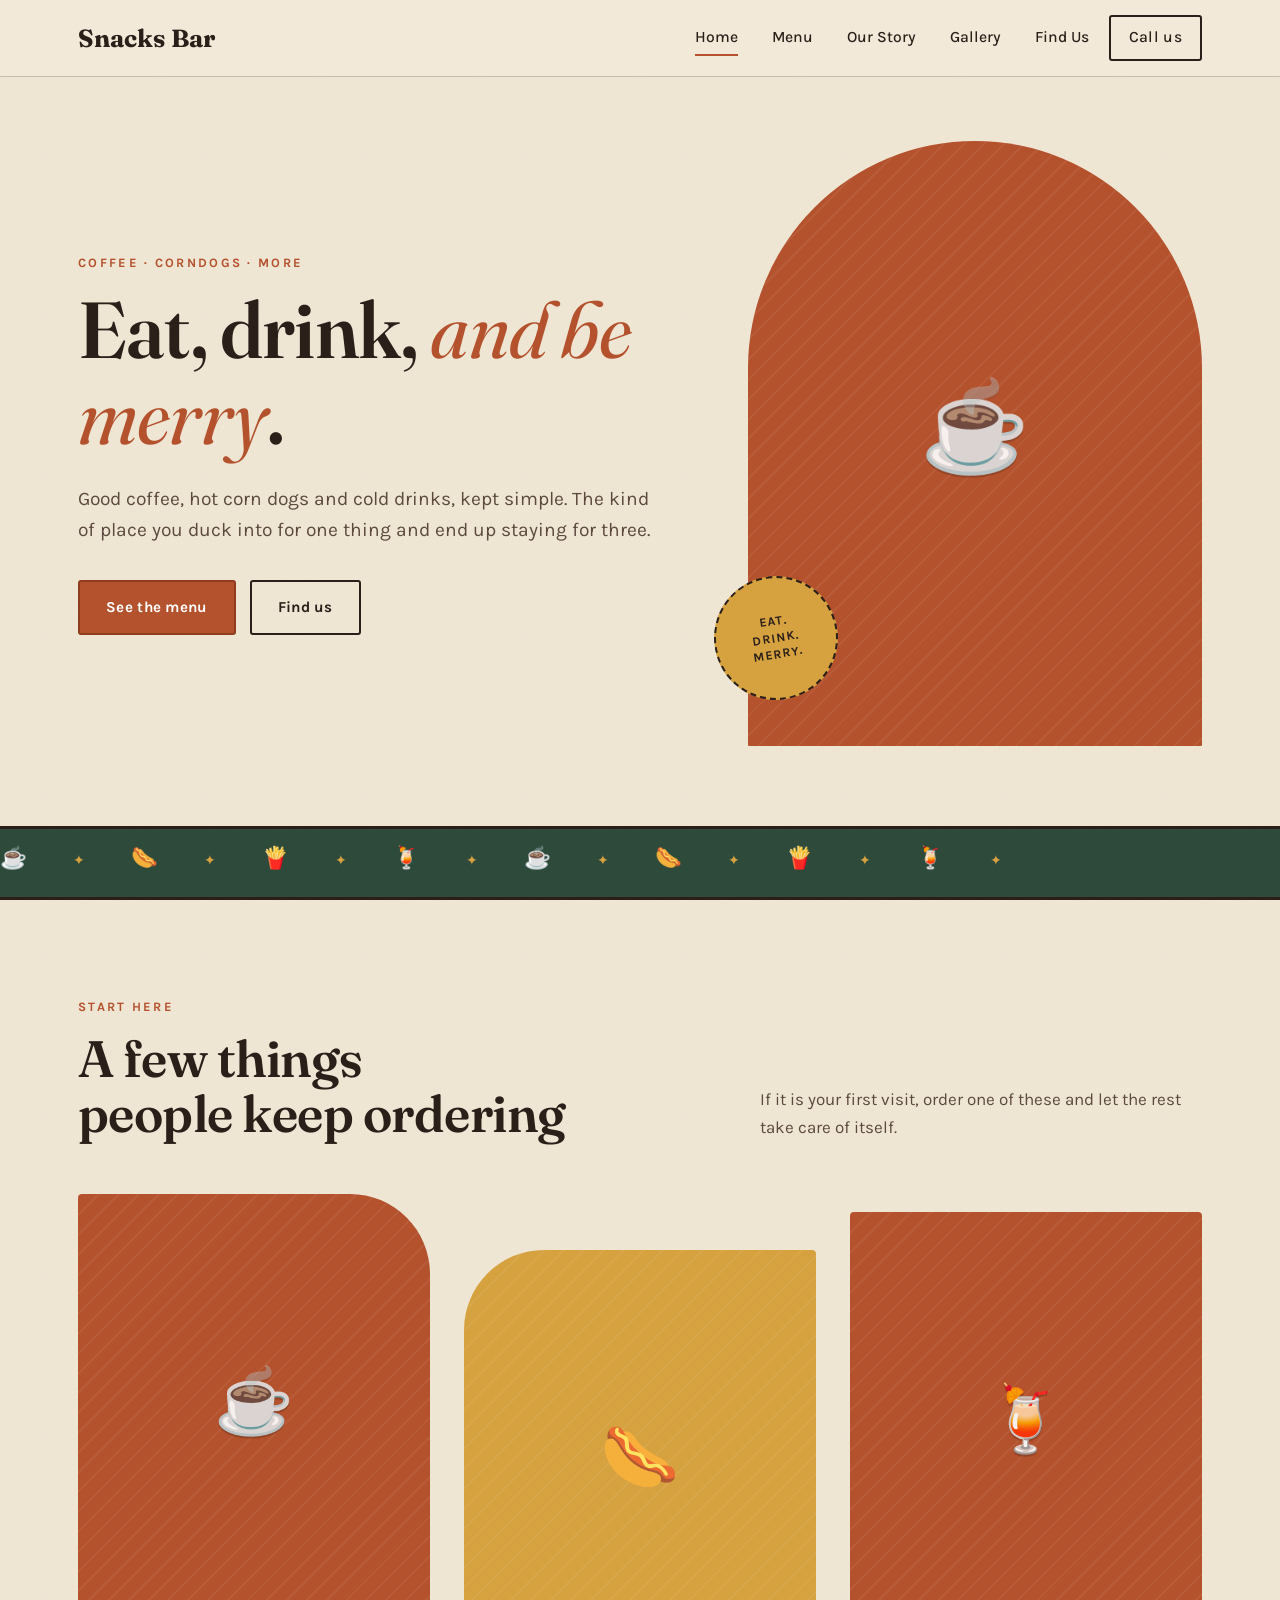
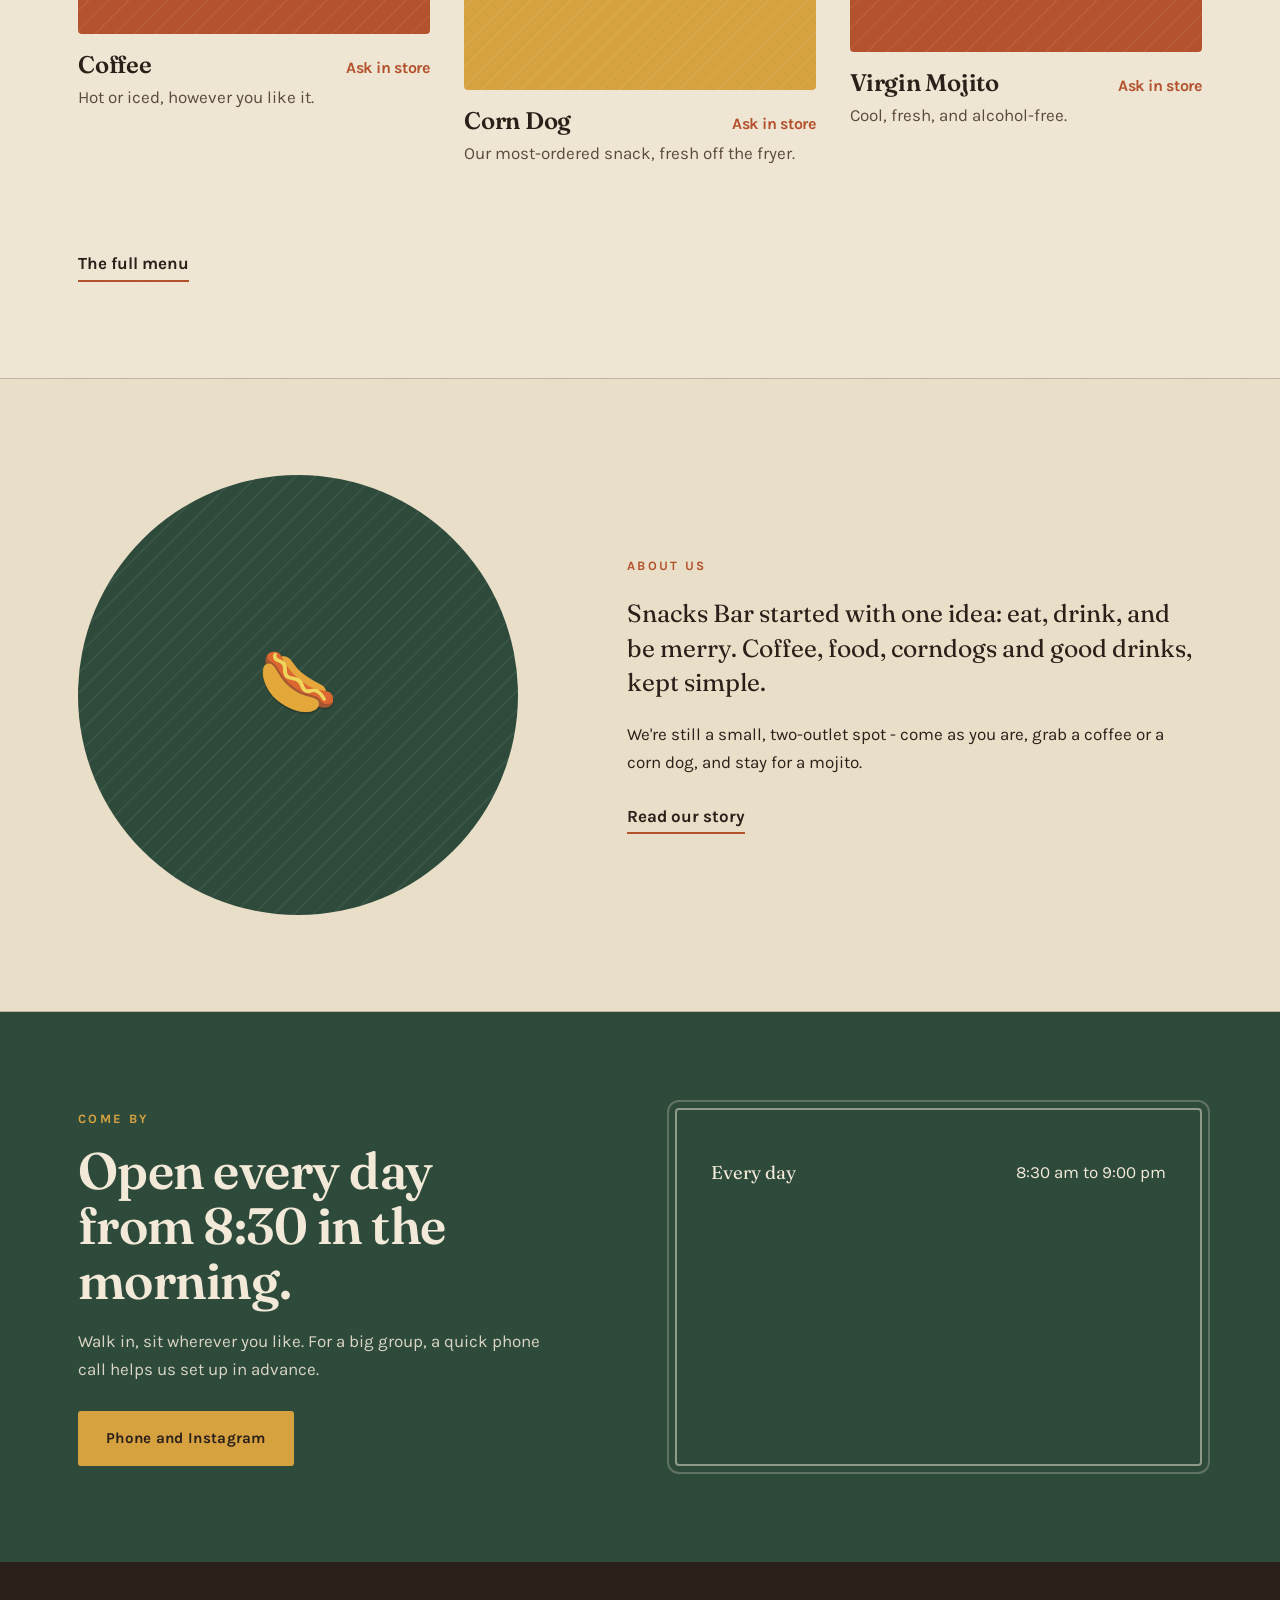
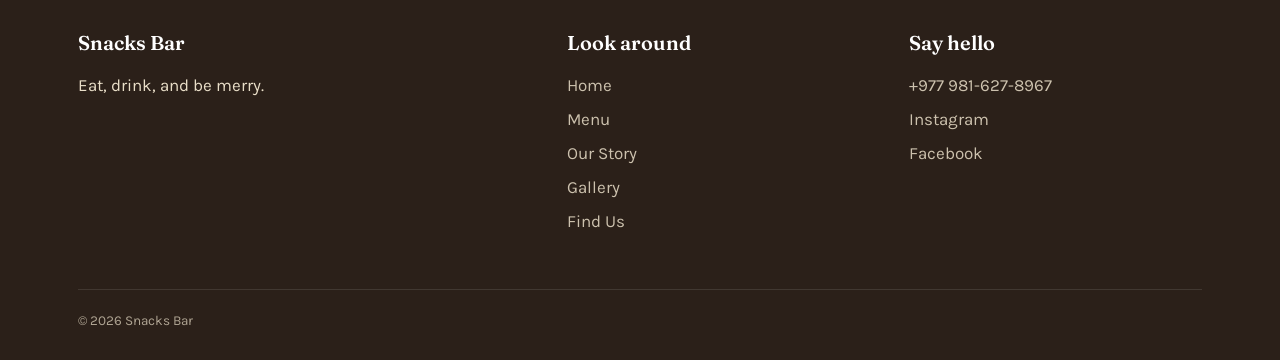
==== index.html @ d89cacc2 "message" ====
<!DOCTYPE html>
<html lang="en">
<head>
<meta charset="utf-8">
<meta name="viewport" content="width=device-width, initial-scale=1">
<title>Snacks Bar | Coffee, corndogs and more</title>
<meta name="description" content="Coffee, food, corndogs and drinks at Snacks Bar - eat, drink, and be merry.">
<link rel="stylesheet" href="assets/style.css">
</head>
<body data-page="home">
<div id="site-head"></div>
<section class="hero">
  <div class="wrap">
    <div>
      <span class="eyebrow">Coffee &middot; Corndogs &middot; More</span>
      <h1>Eat, drink, <em>and be merry</em>.</h1>
      <p class="lead">Good coffee, hot corn dogs and cold drinks, kept simple. The kind of place you duck into for one thing and end up staying for three.</p>
      <div class="cta">
        <a class="btn solid" href="menu.html">See the menu</a>
        <a class="btn" href="contact.html">Find us</a>
      </div>
    </div>
    <div class="hero-art">
      <div class="tile tone-terra arch"><span class="g">☕</span></div>
      <div class="stamp">Eat.<br>Drink.<br>Merry.</div>
    </div>
  </div>
</section>

<div class="strip" id="strip" aria-hidden="true"></div>

<section class="block">
  <div class="wrap">
    <div class="sec-head">
      <div><span class="eyebrow">Start here</span><h2>A few things<br>people keep ordering</h2></div>
      <p>If it is your first visit, order one of these and let the rest take care of itself.</p>
    </div>
    <div class="picks" id="picks"></div>
    <p style="margin-top:56px"><a class="link-arrow" href="menu.html">The full menu</a></p>
  </div>
</section>

<section class="block story">
  <div class="wrap">
    <div class="tile tone-green"><span class="g">🌭</span></div>
    <div>
      <span class="eyebrow">About us</span>
      <p class="big">Snacks Bar started with one idea: eat, drink, and be merry. Coffee, food, corndogs and good drinks, kept simple.</p>
      <p>We're still a small, two-outlet spot - come as you are, grab a coffee or a corn dog, and stay for a mojito.</p>
      <a class="link-arrow" href="about.html">Read our story</a>
    </div>
  </div>
</section>

<section class="block visit">
  <div class="wrap">
    <div>
      <span class="eyebrow">Come by</span>
      <h2>Open every day<br>from 8:30 in the morning.</h2>
      <p>Walk in, sit wherever you like. For a big group, a quick phone call helps us set up in advance.</p>
      <a class="btn solid" href="contact.html">Phone and Instagram</a>
    </div>
    <div class="board"><dl data-hours></dl></div>
  </div>
</section>
<div id="site-foot"></div>
<script src="assets/data.js"></script>
<script src="assets/site.js"></script>
</body>
</html>
---- assets/style.css ----
@import url('https://fonts.googleapis.com/css2?family=Fraunces:ital,opsz,wght@0,9..144,400;0,9..144,600;0,9..144,700;1,9..144,400&family=Karla:wght@400;500;700&family=Noto+Serif+Devanagari:wght@500;700&display=swap');

:root {
  --paper: #f2e9d8;
  --paper-2: #e9dec8;
  --ink: #2b2019;
  --ink-soft: #5b4a3d;
  --terra: #b4522d;
  --terra-dk: #8f3d1e;
  --green: #2e4a3b;
  --green-dk: #213629;
  --mustard: #d6a240;
  --line: rgba(43, 32, 25, .22);
  --serif: 'Fraunces', Georgia, serif;
  --sans: 'Karla', system-ui, sans-serif;
  --deva: 'Noto Serif Devanagari', serif;
  --wrap: 1180px;
}

* { box-sizing: border-box; margin: 0; padding: 0; }
html { scroll-behavior: smooth; }
body {
  font-family: var(--sans);
  font-size: 17px;
  line-height: 1.65;
  color: var(--ink);
  background-color: var(--paper);
  background-image: url("data:image/svg+xml;utf8,<svg xmlns='http://www.w3.org/2000/svg' width='160' height='160'><filter id='n'><feTurbulence type='fractalNoise' baseFrequency='.8' numOctaves='2' stitchTiles='stitch'/><feColorMatrix values='0 0 0 0 .3  0 0 0 0 .2  0 0 0 0 .1  0 0 0 .07 0'/></filter><rect width='100%' height='100%' filter='url(%23n)'/></svg>");
}
img { max-width: 100%; display: block; }
a { color: inherit; }
.wrap { max-width: var(--wrap); margin: 0 auto; padding: 0 28px; }

h1, h2, h3 { font-family: var(--serif); font-weight: 600; line-height: 1.08; letter-spacing: -.01em; }
h1 { font-size: clamp(2.8rem, 6.2vw, 5.4rem); }
h2 { font-size: clamp(2rem, 4vw, 3.2rem); }
h3 { font-size: 1.5rem; }
em { font-style: italic; font-weight: 400; }
.eyebrow { font-size: .8rem; letter-spacing: .18em; text-transform: uppercase; font-weight: 700; color: var(--terra); margin-bottom: 14px; display: block; }
.deva { font-family: var(--deva); }

/* ---------- header ---------- */
.site-head { position: sticky; top: 0; z-index: 50; background: var(--paper); border-bottom: 1px solid var(--line); }
.site-head .wrap { display: flex; align-items: center; justify-content: space-between; height: 76px; }
.brand { text-decoration: none; display: flex; align-items: baseline; gap: 10px; }
.brand b { font-family: var(--serif); font-size: 1.55rem; font-weight: 700; }
.brand span { font-family: var(--deva); font-size: .95rem; color: var(--terra); }
.nav { display: flex; gap: 6px; align-items: center; }
.nav a { text-decoration: none; padding: 8px 14px; font-weight: 500; font-size: .98rem; position: relative; }
.nav a:not(.btn)::after { content: ""; position: absolute; left: 14px; right: 14px; bottom: 3px; height: 2px; background: var(--terra); transform: scaleX(0); transform-origin: left; transition: transform .25s; }
.nav a:not(.btn):hover::after, .nav a.on::after { transform: scaleX(1); }
.burger { display: none; background: none; border: 1px solid var(--ink); border-radius: 4px; padding: 8px 12px; font: inherit; cursor: pointer; }

.btn { display: inline-block; text-decoration: none; padding: 13px 26px; border: 2px solid var(--ink); font-weight: 700; font-size: .95rem; letter-spacing: .02em; border-radius: 3px; transition: transform .15s, box-shadow .15s, background .15s; background: transparent; cursor: pointer; font-family: var(--sans); }
.btn:hover { transform: translate(-2px, -2px); box-shadow: 3px 3px 0 var(--ink); }
.btn.solid { background: var(--terra); border-color: var(--terra-dk); color: #fff; }
.btn.solid:hover { box-shadow: 3px 3px 0 var(--terra-dk); }
.btn.sm { padding: 8px 18px; }

/* ---------- placeholder art tiles ---------- */
.tile { position: relative; display: flex; align-items: center; justify-content: center; overflow: hidden; color: rgba(255,255,255,.92); }
.tile::before { content: ""; position: absolute; inset: 0; background: repeating-linear-gradient(135deg, rgba(255,255,255,.05) 0 2px, transparent 2px 14px); }
.tile .g { font-family: var(--deva); font-weight: 700; font-size: clamp(2rem, 5vw, 4rem); position: relative; text-align: center; line-height: 1.2; padding: 0 10px; text-shadow: 0 2px 0 rgba(0,0,0,.18); }
.tile img { position: absolute; inset: 0; width: 100%; height: 100%; object-fit: cover; }
.tone-terra { background: var(--terra); }
.tone-green { background: var(--green); }
.tone-mustard { background: var(--mustard); color: var(--ink); }
.tone-mustard .g { text-shadow: none; }
.tile .cap { position: absolute; left: 12px; bottom: 10px; font-size: .78rem; letter-spacing: .08em; text-transform: uppercase; font-weight: 700; opacity: .85; }

/* ---------- home hero ---------- */
.hero { padding: 64px 0 80px; }
.hero .wrap { display: grid; grid-template-columns: 1.15fr .85fr; gap: 56px; align-items: center; }
.hero h1 em { color: var(--terra); }
.hero p.lead { font-size: 1.2rem; max-width: 30em; margin: 24px 0 34px; color: var(--ink-soft); }
.hero .cta { display: flex; gap: 14px; flex-wrap: wrap; }
.hero-art { position: relative; }
.arch { border-radius: 999px 999px 6px 6px; aspect-ratio: 3/4; width: 100%; }
.arch .g { font-size: clamp(3rem, 7vw, 5.5rem); }
.stamp { position: absolute; left: -34px; bottom: 46px; width: 124px; height: 124px; border-radius: 50%; background: var(--mustard); color: var(--ink); display: flex; align-items: center; justify-content: center; text-align: center; font-weight: 700; font-size: .78rem; letter-spacing: .1em; text-transform: uppercase; line-height: 1.35; transform: rotate(-9deg); border: 2px dashed var(--ink); }

.strip { background: var(--green); color: var(--paper); overflow: hidden; border-block: 3px solid var(--ink); }
.strip div { display: flex; gap: 46px; padding: 16px 0; white-space: nowrap; width: max-content; animation: slide 38s linear infinite; font-family: var(--deva); font-size: 1.35rem; }
.strip span::after { content: "✦"; margin-left: 46px; color: var(--mustard); font-size: .9rem; }
@keyframes slide { to { transform: translateX(-50%); } }

/* ---------- home sections ---------- */
section.block { padding: 96px 0; }
.sec-head { display: flex; justify-content: space-between; align-items: end; gap: 30px; margin-bottom: 52px; flex-wrap: wrap; }
.sec-head p { max-width: 26em; color: var(--ink-soft); }

.picks { display: grid; grid-template-columns: repeat(3, 1fr); gap: 34px; align-items: start; }
.pick { text-decoration: none; display: block; }
.pick:nth-child(2) { margin-top: 56px; }
.pick:nth-child(3) { margin-top: 18px; }
.pick .tile { aspect-ratio: 4/5; border-radius: 4px; transition: transform .3s; }
.pick:nth-child(1) .tile { border-radius: 4px 80px 4px 4px; }
.pick:nth-child(2) .tile { border-radius: 80px 4px 4px 4px; }
.pick:hover .tile { transform: rotate(-1.2deg) scale(1.02); }
.pick h3 { margin-top: 18px; display: flex; justify-content: space-between; gap: 10px; align-items: baseline; }
.pick h3 small { font-family: var(--sans); font-size: 1rem; font-weight: 700; color: var(--terra); }
.pick p { color: var(--ink-soft); margin-top: 6px; }

.story { background: var(--paper-2); border-block: 1px solid var(--line); }
.story .wrap { display: grid; grid-template-columns: 1fr 1.2fr; gap: 70px; align-items: center; }
.story .tile { aspect-ratio: 1; border-radius: 50%; max-width: 440px; }
.story p { margin-top: 20px; max-width: 34em; }
.story p.big { font-family: var(--serif); font-size: 1.55rem; line-height: 1.4; font-weight: 400; }
.link-arrow { display: inline-block; margin-top: 26px; font-weight: 700; text-decoration: none; border-bottom: 2px solid var(--terra); padding-bottom: 2px; }
.link-arrow:hover { color: var(--terra); }

.visit { background: var(--green); color: var(--paper); }
.visit .wrap { display: grid; grid-template-columns: 1fr 1fr; gap: 70px; }
.visit .eyebrow { color: var(--mustard); }
.board { border: 2px solid rgba(242,233,216,.5); padding: 34px; border-radius: 4px; outline: 2px solid rgba(242,233,216,.25); outline-offset: 6px; }
.board dl div { display: flex; justify-content: space-between; padding: 14px 0; border-bottom: 1px dashed rgba(242,233,216,.35); gap: 20px; }
.board dl div:last-child { border: 0; }
.board dt { font-family: var(--serif); font-size: 1.15rem; }
.visit p { margin: 18px 0 28px; opacity: .88; max-width: 28em; }
.visit .btn { border-color: var(--paper); color: var(--paper); }
.visit .btn:hover { box-shadow: 3px 3px 0 var(--paper); }
.visit .btn.solid { background: var(--mustard); color: var(--ink); border-color: var(--mustard); }

/* ---------- footer ---------- */
.site-foot { background: var(--ink); color: var(--paper-2); padding: 64px 0 28px; }
.site-foot .cols { display: grid; grid-template-columns: 1.5fr 1fr 1fr; gap: 50px; }
.site-foot h4 { font-family: var(--serif); color: #fff; font-size: 1.25rem; margin-bottom: 12px; font-weight: 600; }
.site-foot a { text-decoration: none; opacity: .85; }
.site-foot a:hover { opacity: 1; color: var(--mustard); }
.site-foot li { list-style: none; margin: 6px 0; }
.site-foot .fine { margin-top: 48px; padding-top: 20px; border-top: 1px solid rgba(255,255,255,.15); font-size: .85rem; opacity: .7; display: flex; justify-content: space-between; flex-wrap: wrap; gap: 10px; }

/* ---------- page header (inner pages) ---------- */
.page-top { padding: 70px 0 40px; border-bottom: 1px solid var(--line); }
.page-top .wrap { display: flex; justify-content: space-between; align-items: end; gap: 40px; flex-wrap: wrap; }
.page-top p { max-width: 28em; color: var(--ink-soft); }

/* ---------- about ---------- */
.about-grid { display: grid; grid-template-columns: .9fr 1.1fr; gap: 72px; padding-block: 80px; align-items: start; }
.about-grid .tile { aspect-ratio: 4/5; border-radius: 4px; position: sticky; top: 110px; }
.about-grid .tile.b { aspect-ratio: 16/10; position: static; margin-top: 30px; border-radius: 4px 4px 80px 4px; }
.prose p { margin-bottom: 20px; max-width: 36em; }
.prose p:first-of-type::first-letter { font-family: var(--serif); font-weight: 700; font-size: 4.4rem; float: left; line-height: .8; padding: 8px 12px 0 0; color: var(--terra); }
.rules { background: var(--paper-2); border-block: 1px solid var(--line); padding: 84px 0; }
.rules ol { list-style: none; counter-reset: r; display: grid; grid-template-columns: repeat(3, 1fr); gap: 40px; margin-top: 44px; }
.rules li { counter-increment: r; border-top: 3px solid var(--ink); padding-top: 18px; }
.rules li::before { content: "0" counter(r); font-family: var(--serif); font-size: 3.4rem; color: var(--terra); display: block; line-height: 1; margin-bottom: 10px; }
.rules li h3 { margin-bottom: 8px; }
.rules li p { color: var(--ink-soft); }
.pull { padding: 100px 0; text-align: center; }
.pull blockquote { font-family: var(--serif); font-size: clamp(1.7rem, 3.4vw, 2.6rem); max-width: 22em; margin: 0 auto; line-height: 1.25; font-weight: 400; }
.pull blockquote em { color: var(--terra); }

/* ---------- menu page ---------- */
.menu-tabs { position: sticky; top: 76px; z-index: 40; background: var(--paper); border-bottom: 1px solid var(--line); }
.menu-tabs .wrap { display: flex; gap: 8px; overflow-x: auto; padding-block: 12px; scrollbar-width: none; }
.menu-tabs a { white-space: nowrap; text-decoration: none; padding: 7px 16px; border: 1.5px solid var(--line); border-radius: 40px; font-weight: 500; font-size: .93rem; }
.menu-tabs a:hover, .menu-tabs a.on { background: var(--ink); color: var(--paper); border-color: var(--ink); }
.menu-cat { padding: 64px 0 10px; scroll-margin-top: 140px; }
.menu-cat > .wrap { display: grid; grid-template-columns: 240px 1fr; gap: 56px; }
.menu-cat h2 { font-size: 2.2rem; }
.menu-cat .np { font-family: var(--deva); color: var(--terra); font-size: 1.2rem; margin-top: 6px; }
.dish { display: flex; align-items: baseline; gap: 10px; text-decoration: none; padding: 16px 0; border-bottom: 1px solid var(--line); }
.dish:first-child { padding-top: 0; }
.dish .nm { font-family: var(--serif); font-size: 1.28rem; font-weight: 600; white-space: nowrap; }
.dish .lead-dots { flex: 1; border-bottom: 2px dotted var(--ink-soft); opacity: .45; transform: translateY(-5px); min-width: 20px; }
.dish .pr { font-weight: 700; white-space: nowrap; }
.dish-wrap { display: block; }
.dish-wrap p { font-size: .95rem; color: var(--ink-soft); max-width: 36em; margin-top: -6px; padding-bottom: 14px; }
.dish-item { border-bottom: 1px solid var(--line); padding: 16px 0 14px; text-decoration: none; display: block; }
.dish-item:first-child { padding-top: 0; }
.dish-item .row { display: flex; align-items: baseline; gap: 10px; }
.dish-item .nm { font-family: var(--serif); font-size: 1.28rem; font-weight: 600; }
.dish-item .lead-dots { flex: 1; border-bottom: 2px dotted var(--ink-soft); opacity: .45; transform: translateY(-5px); }
.dish-item .pr { font-weight: 700; }
.dish-item p { font-size: .96rem; color: var(--ink-soft); margin-top: 4px; max-width: 36em; }
.dish-item:hover .nm { color: var(--terra); }
.dish-item .more { font-size: .8rem; letter-spacing: .1em; text-transform: uppercase; color: var(--terra); font-weight: 700; opacity: 0; transition: opacity .2s; }
.dish-item:hover .more { opacity: 1; }
.heat { display: inline-flex; gap: 3px; vertical-align: middle; margin-left: 6px; }
.heat i { width: 7px; height: 7px; border-radius: 50%; background: var(--terra); }
.heat i.off { background: transparent; border: 1px solid var(--ink-soft); opacity: .5; }
.note { text-align: center; color: var(--ink-soft); padding-block: 60px 90px; font-size: .95rem; }

/* ---------- gallery ---------- */
.masonry { columns: 3; column-gap: 22px; padding: 64px 0 100px; }
.masonry figure { break-inside: avoid; margin-bottom: 22px; cursor: zoom-in; }
.masonry .tile { width: 100%; border-radius: 3px; transition: transform .3s; }
.masonry figure:nth-child(3n+1) .tile { border-radius: 3px 40px 3px 3px; }
.masonry figure:nth-child(3n+2) .tile { border-radius: 40px 3px 3px 3px; }
.masonry figure:hover .tile { transform: rotate(-.8deg); }
.masonry figcaption { font-size: .88rem; color: var(--ink-soft); padding: 8px 2px 0; font-style: italic; font-family: var(--serif); }
.lightbox { position: fixed; inset: 0; background: rgba(33,24,18,.92); z-index: 100; display: none; align-items: center; justify-content: center; padding: 30px; }
.lightbox.open { display: flex; }
.lightbox .tile { width: min(760px, 90vw); height: min(70vh, 560px); border-radius: 6px; }
.lightbox button { position: absolute; top: 20px; right: 26px; background: none; border: 0; color: #fff; font-size: 2.2rem; cursor: pointer; }
.lightbox .lb-cap { position: absolute; bottom: 28px; left: 0; right: 0; text-align: center; color: #fff; font-family: var(--serif); font-style: italic; }

/* ---------- contact ---------- */
.contact-grid { display: grid; grid-template-columns: 1fr 1.1fr; gap: 64px; padding-block: 76px 40px; }
.contact-list > div { padding: 24px 0; border-bottom: 1px solid var(--line); display: grid; grid-template-columns: 120px 1fr; gap: 14px; }
.contact-list > div:first-child { padding-top: 0; }
.contact-list h3 { font-family: var(--sans); font-size: .8rem; letter-spacing: .16em; text-transform: uppercase; color: var(--terra); font-weight: 700; padding-top: 5px; }
.contact-list p, .contact-list a { font-size: 1.15rem; font-family: var(--serif); }
.contact-list .btn { margin-top: 14px; font-family: var(--sans); font-size: .92rem; }
.contact-list .btns { grid-column: 2; display: flex; gap: 10px; flex-wrap: wrap; }
.mapbox { border: 2px solid var(--ink); border-radius: 4px; overflow: hidden; min-height: 460px; box-shadow: 10px 10px 0 var(--green); background: var(--paper-2); }
.mapbox iframe { width: 100%; height: 100%; min-height: 460px; border: 0; filter: sepia(.35) saturate(.85); }
.map-fallback { height: 100%; min-height: 460px; display: flex; flex-direction: column; align-items: center; justify-content: center; text-align: center; gap: 18px; padding: 40px; }
.map-fallback p { font-family: var(--serif); font-size: 1.3rem; max-width: 24em; }
.map-fallback .btns { display: flex; gap: 10px; flex-wrap: wrap; justify-content: center; }
.getting { padding-block: 30px 100px; }
.getting .cols { display: grid; grid-template-columns: repeat(3, 1fr); gap: 34px; margin-top: 30px; }
.getting .cols div { background: var(--paper-2); padding: 26px; border-radius: 4px; border-left: 4px solid var(--mustard); }
.getting h3 { font-size: 1.2rem; margin-bottom: 8px; }
.getting p { color: var(--ink-soft); font-size: .98rem; }

/* ---------- item detail ---------- */
.crumbs { padding: 28px 0 0; font-size: .9rem; color: var(--ink-soft); }
.crumbs a { text-decoration: none; border-bottom: 1px solid var(--line); }
.item { display: grid; grid-template-columns: 1.05fr 1fr; gap: 70px; padding: 36px 0 90px; align-items: start; }
.item .tile { aspect-ratio: 1; border-radius: 6px 120px 6px 6px; position: sticky; top: 110px; }
.item .tile .g { font-size: clamp(3rem, 7vw, 5.5rem); }
.item h1 { font-size: clamp(2.4rem, 4.8vw, 4rem); margin-bottom: 12px; }
.item .meta { display: flex; gap: 22px; align-items: center; margin: 18px 0 26px; flex-wrap: wrap; }
.item .price { font-family: var(--serif); font-size: 2rem; font-weight: 600; color: var(--terra); }
.item .price small { font-size: .9rem; font-family: var(--sans); color: var(--ink-soft); font-weight: 400; margin-right: 4px; }
.item .spice { font-size: .85rem; letter-spacing: .08em; text-transform: uppercase; font-weight: 700; padding: 6px 12px; border: 1.5px solid var(--ink); border-radius: 30px; }
.item .intro { font-size: 1.2rem; font-family: var(--serif); line-height: 1.45; margin-bottom: 22px; }
.item h2 { font-size: 1.4rem; margin: 34px 0 12px; }
.inside li { list-style: none; padding: 9px 0 9px 26px; border-bottom: 1px dashed var(--line); position: relative; }
.inside li::before { content: "✦"; position: absolute; left: 0; color: var(--mustard); font-size: .8rem; top: 13px; }
.pairs { display: grid; grid-template-columns: 1fr 1fr; gap: 16px; margin-top: 8px; }
.pairs a { display: flex; align-items: center; gap: 14px; text-decoration: none; border: 1.5px solid var(--ink); padding: 10px 14px 10px 10px; border-radius: 4px; transition: transform .15s, box-shadow .15s; }
.pairs a:hover { transform: translate(-2px,-2px); box-shadow: 3px 3px 0 var(--ink); }
.pairs .tile { width: 52px; height: 52px; border-radius: 50%; flex: none; }
.pairs .tile .g { font-size: .8rem; padding: 0; }
.pairs b { font-family: var(--serif); display: block; line-height: 1.2; }
.pairs span { font-size: .85rem; color: var(--ink-soft); }
.pn { display: flex; justify-content: space-between; border-top: 1px solid var(--line); padding: 28px 0 70px; gap: 20px; }
.pn a { text-decoration: none; font-family: var(--serif); font-size: 1.2rem; max-width: 45%; }
.pn a small { display: block; font-family: var(--sans); font-size: .78rem; letter-spacing: .14em; text-transform: uppercase; color: var(--terra); font-weight: 700; }
.pn a:hover b { text-decoration: underline; }
.pn .r { text-align: right; margin-left: auto; }

/* ---------- responsive ---------- */
@media (max-width: 920px) {
  .hero .wrap, .story .wrap, .visit .wrap, .about-grid, .contact-grid, .item { grid-template-columns: 1fr; gap: 40px; }
  .picks { grid-template-columns: 1fr; }
  .pick:nth-child(n) { margin-top: 0; }
  .stamp { left: 10px; }
  .menu-cat > .wrap { grid-template-columns: 1fr; gap: 20px; }
  .rules ol, .getting .cols { grid-template-columns: 1fr; }
  .masonry { columns: 2; }
  .about-grid .tile, .item .tile { position: static; }
  .site-foot .cols { grid-template-columns: 1fr; gap: 30px; }
  .story .tile { max-width: 320px; }
  .burger { display: block; }
  .nav { position: absolute; top: 76px; left: 0; right: 0; background: var(--paper); flex-direction: column; align-items: stretch; padding: 10px 28px 24px; border-bottom: 1px solid var(--line); display: none; }
  .nav.open { display: flex; }
  .nav a { padding: 14px 0; border-bottom: 1px solid var(--line); }
  .nav a::after { display: none; }
  .nav .btn { margin-top: 12px; text-align: center; }
}
@media (max-width: 560px) {
  body { font-size: 16px; }
  .masonry { columns: 1; }
  .contact-list > div { grid-template-columns: 1fr; gap: 4px; }
  .contact-list .btns { grid-column: 1; }
  .pairs { grid-template-columns: 1fr; }
  .brand span { display: none; }
}
@media (prefers-reduced-motion: reduce) { .strip div { animation: none; } * { transition: none !important; } }
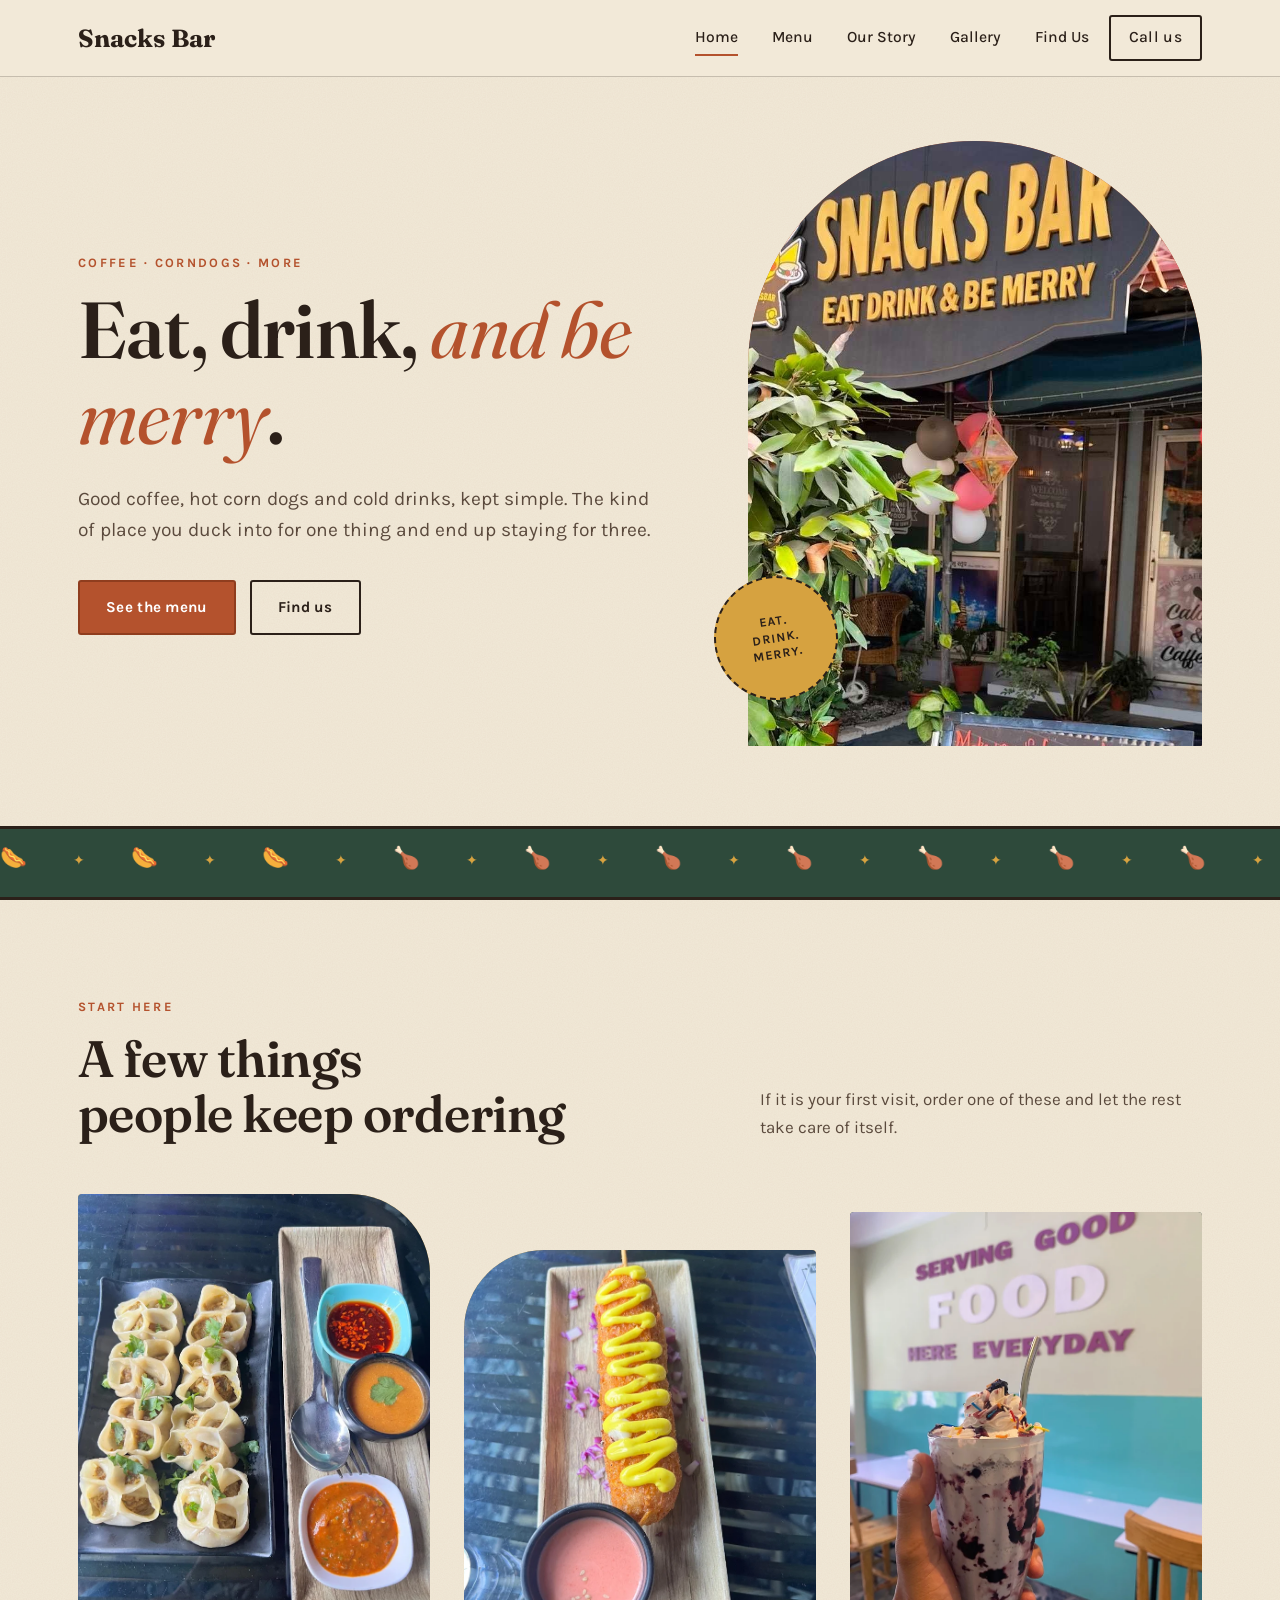
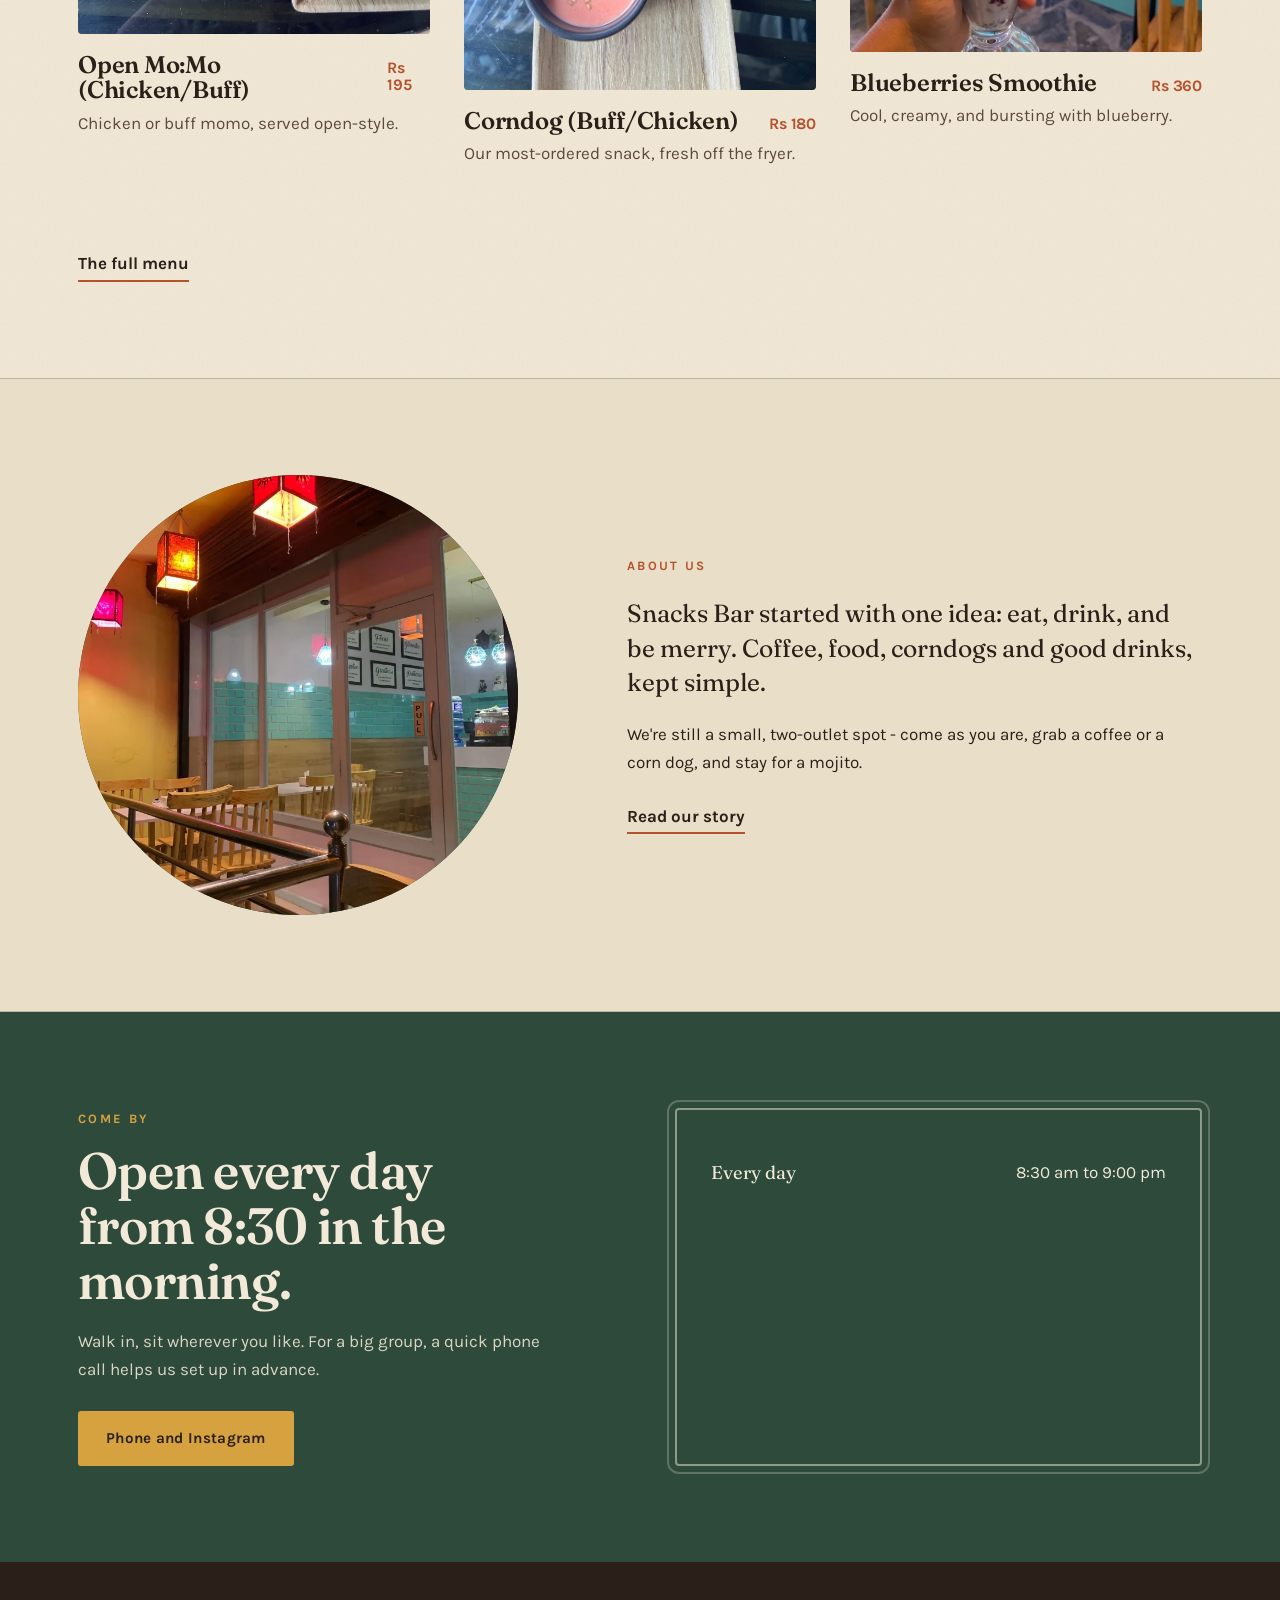
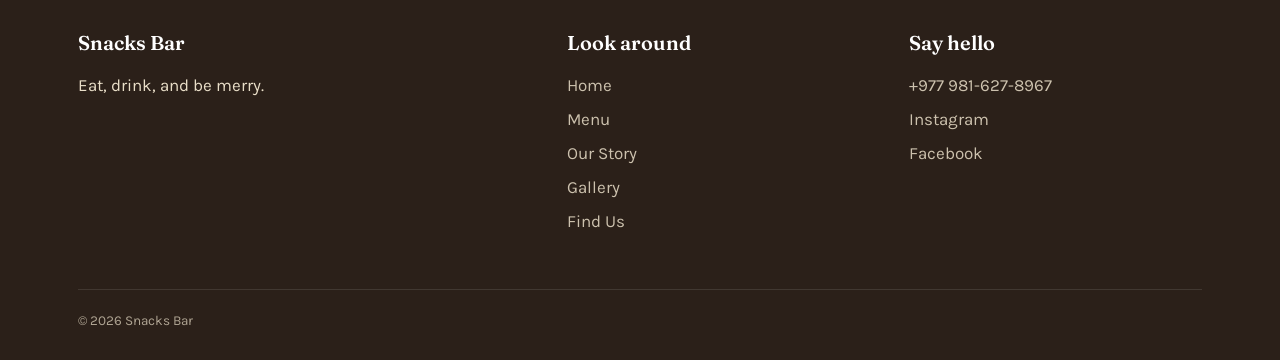
==== commit 3722bd15: "updated with image and js" ====
--- a/index.html
+++ b/index.html
@@ -21,7 +21,7 @@
       </div>
     </div>
     <div class="hero-art">
-      <div class="tile tone-terra arch"><span class="g">☕</span></div>
+      <div class="tile tone-terra arch"><img src="assets/Images/Snackbar_Store_Image.jpg" alt="Snacks Bar storefront"></div>
       <div class="stamp">Eat.<br>Drink.<br>Merry.</div>
     </div>
   </div>
@@ -42,7 +42,7 @@
 
 <section class="block story">
   <div class="wrap">
-    <div class="tile tone-green"><span class="g">🌭</span></div>
+    <div class="tile tone-green"><img src="assets/Images/insideimage.webp" alt="Inside Snacks Bar"></div>
     <div>
       <span class="eyebrow">About us</span>
       <p class="big">Snacks Bar started with one idea: eat, drink, and be merry. Coffee, food, corndogs and good drinks, kept simple.</p>
--- a/assets/style.css
+++ b/assets/style.css
@@ -156,9 +156,13 @@
 .menu-tabs .wrap { display: flex; gap: 8px; overflow-x: auto; padding-block: 12px; scrollbar-width: none; }
 .menu-tabs a { white-space: nowrap; text-decoration: none; padding: 7px 16px; border: 1.5px solid var(--line); border-radius: 40px; font-weight: 500; font-size: .93rem; }
 .menu-tabs a:hover, .menu-tabs a.on { background: var(--ink); color: var(--paper); border-color: var(--ink); }
+.menu-tabs a.grp-start { margin-left: 14px; padding-left: 20px; border-left: 1.5px solid var(--line); }
+.menu-group-head { padding-top: 56px; }
+.menu-group:first-child .menu-group-head { padding-top: 28px; }
+.menu-group:not(:first-child) .menu-group-head { border-top: 1px solid var(--line); margin-top: 24px; }
 .menu-cat { padding: 64px 0 10px; scroll-margin-top: 140px; }
 .menu-cat > .wrap { display: grid; grid-template-columns: 240px 1fr; gap: 56px; }
-.menu-cat h2 { font-size: 2.2rem; }
+.menu-cat h3 { font-size: 2.2rem; }
 .menu-cat .np { font-family: var(--deva); color: var(--terra); font-size: 1.2rem; margin-top: 6px; }
 .dish { display: flex; align-items: baseline; gap: 10px; text-decoration: none; padding: 16px 0; border-bottom: 1px solid var(--line); }
 .dish:first-child { padding-top: 0; }
